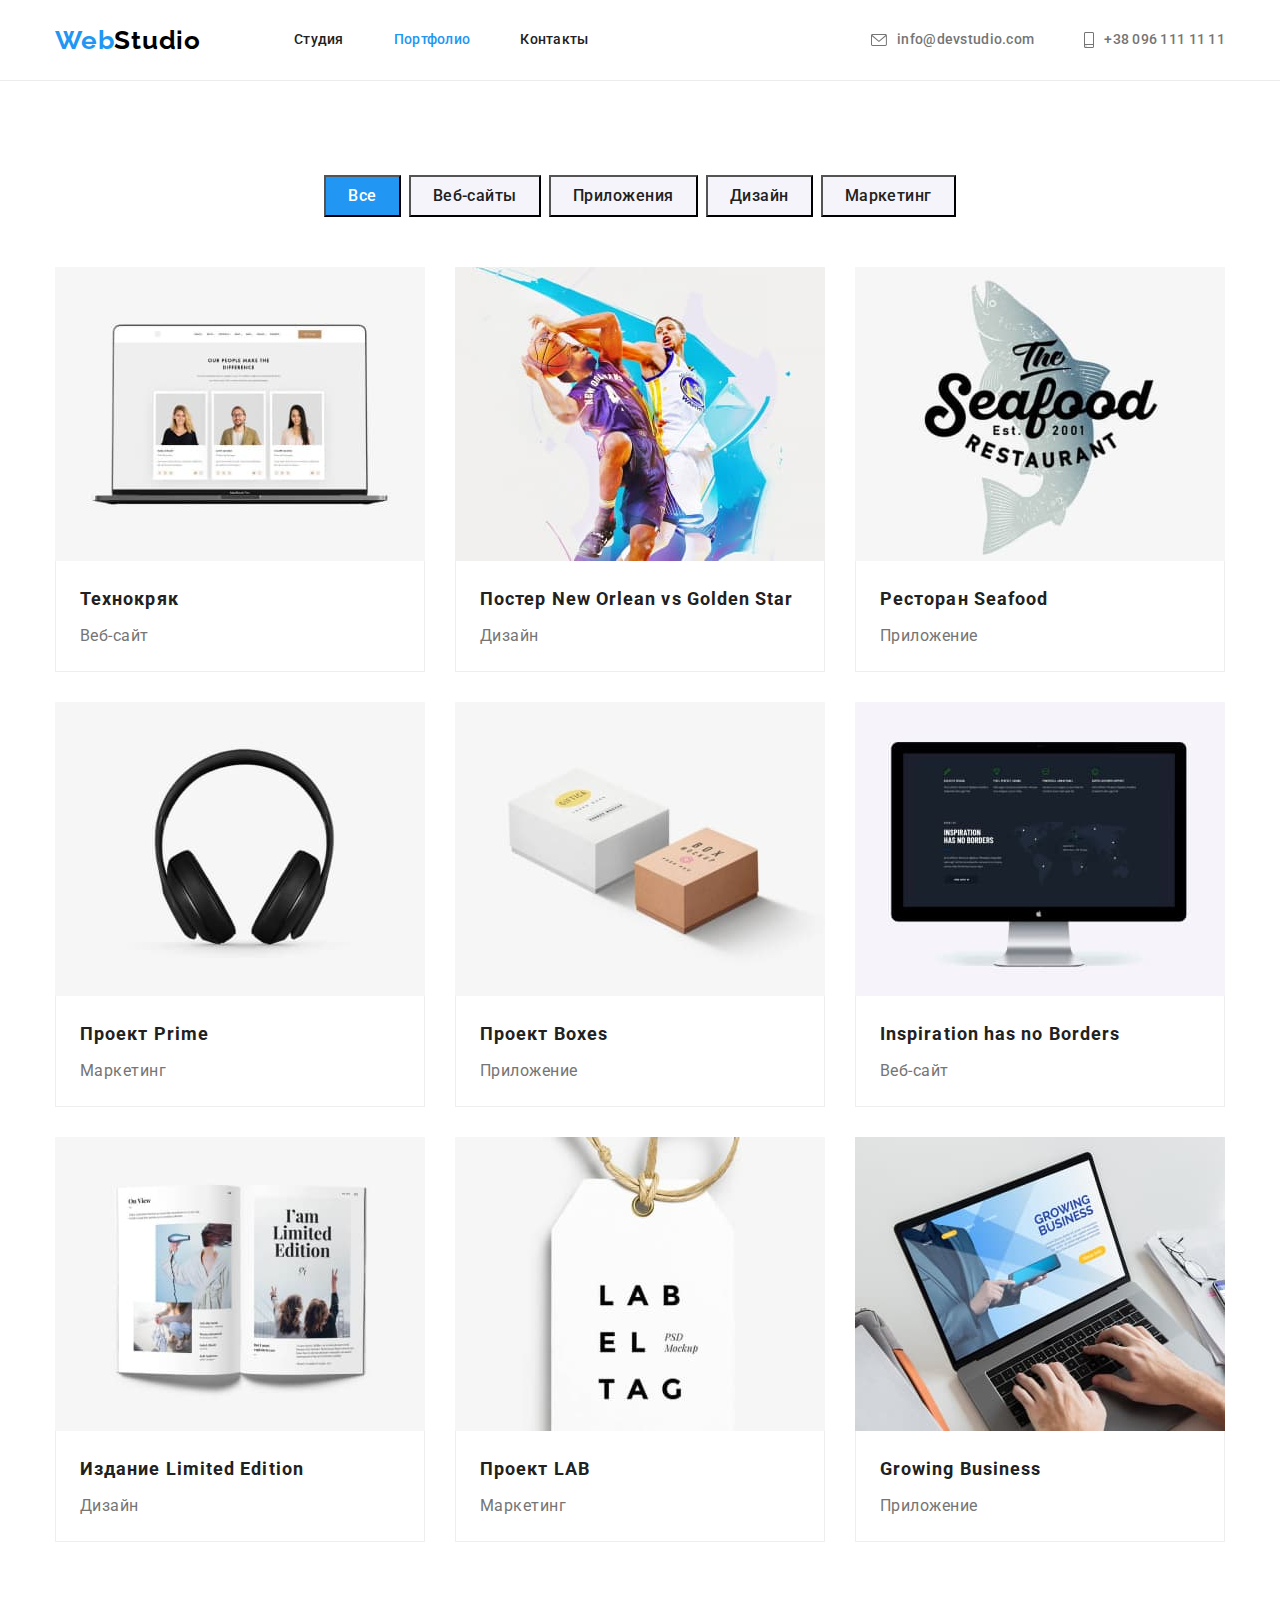
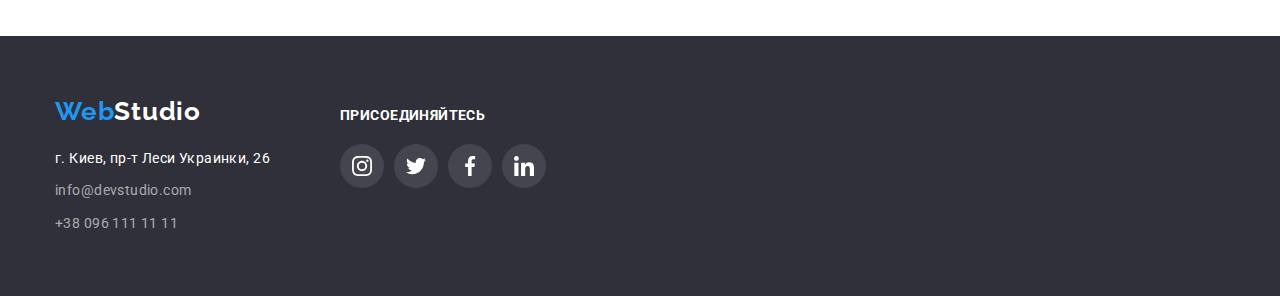
==== portfolio.html @ 6129c6a4 "Initial commit" ====
<!DOCTYPE html>
<html lang="ru">
  <head>
    <meta charset="UTF-8" />
    <meta http-equiv="X-UA-Compatible" content="IE=edge" />
    <meta name="viewport" content="width=device-width, initial-scale=1.0" />
    <title>Портфолио</title>
    <link rel="preconnect" href="https://fonts.googleapis.com" />
    <link rel="preconnect" href="https://fonts.gstatic.com" crossorigin />
    <link
      href="https://fonts.googleapis.com/css2?family=Raleway:wght@700&family=Roboto:wght@400;500;700;900&display=swap"
      rel="stylesheet"
    />
    <link
      rel="stylesheet"
      href="https://cdnjs.cloudflare.com/ajax/libs/modern-normalize/1.1.0/modern-normalize.min.css"
    />
    <link rel="stylesheet" href="./css/style.css" />
  </head>
  <body class="page">
    <!--верхня лінія -->
    <header class="header">
      <div class="container header-container">
        <a class="header-logo" href="./index.html">Web<span class="uplogo-text">Studio</span></a>
        <nav>
          <ul class="site-nav">
            <li class="nav-item">
              <a class="link" href="./index.html">Студия</a>
            </li>
            <li class="nav-item">
              <a class="link current" href="./portfolio.html">Портфолио</a>
            </li>
            <li class="nav-item">
              <a class="link" href="">Контакты</a>
            </li>
          </ul>
        </nav>
        <ul class="header-contacts">
          <li class="contacts-item">
            <a class="contacts" href="mailto:info@devstudio.com" lang="en"
              ><svg class="contacts-mail">
                <use href="./images/icons/symbol-defs.svg#icon-mail"></use>
              </svg>
              info@devstudio.com</a
            >
          </li>
          <li class="contacts-item">
            <a class="contacts" href="tel:+380961111111"
              ><svg class="contacts-smartphone">
                <use href="./images/icons/symbol-defs.svg#icon-smartphone"></use>
              </svg>
              +38 096 111 11 11</a
            >
          </li>
        </ul>
      </div>
    </header>
    <main>
      <section class="section">
        <div class="container">
          <!--Скриті загаловки-->
          <h1 class="visually-hidden">Наші роботи</h1>
          <!--Додаткова навігація -->
          <ul class="add-navi">
            <li class="add-item"><button type="button" class="button all">Все</button></li>
            <li class="add-item"><button type="button" class="button">Веб-сайты</button></li>
            <li class="add-item"><button type="button" class="button">Приложения</button></li>
            <li class="add-item"><button type="button" class="button">Дизайн</button></li>
            <li class="add-item"><button type="button" class="button">Маркетинг</button></li>
          </ul>
          <ul class="net">
            <li class="net-item">
              <a class="portfolio-link" href=""> 
                <img
                src="./images/img-portfolio/img-laptop.jpg"
                alt="Ноутбук370"
                width="370"
                height="294"
              />
              <div class="text-flex">
                <h2 class="portfolio-titles">Технокряк</h2>
                <p class="portfolio-text">Веб-сайт</p>
              </div>
            </a>
            </li>
           
            <li class="net-item">
              <a class="portfolio-link" href=""> 
              <img
                src="./images/img-portfolio/img-basketball.jpg"
                alt="Гравці у баскетбол"
                width="370"
                height="294"
              />
              <div class="text-flex">
                <h2 lang="en" class="portfolio-titles">Постер New Orlean vs Golden Star</h2>
                <p class="portfolio-text">Дизайн</p>
              </div>
              </a>
            </li>
            <li class="net-item">
              <a class="portfolio-link" href=""> 
              <img
                src="./images/img-portfolio/img-restaurant.jpg"
                alt="Емблема"
                width="370"
                height="294"
              />
              <div class="text-flex">
                <h2 lang="en" class="portfolio-titles">Ресторан Seafood</h2>
                <p class="portfolio-text">Приложение</p>
              </div>
              </a>
            </li>
            <li class="net-item">
              <a class="portfolio-link" href=""> 
              <img
                src="./images/img-portfolio/img-headphones.jpg"
                alt="Навушники"
                width="370"
                height="294"
              />
              <div class="text-flex">
                <h2 lang="en" class="portfolio-titles">Проект Prime</h2>
                <p class="portfolio-text">Маркетинг</p>
              </div>
              </a>
            </li>
            <li class="net-item">
              <a class="portfolio-link" href=""> 
              <img
                src="./images/img-portfolio/img-boxes.jpg"
                alt="Коробки"
                width="370"
                height="294"
              />
              <div class="text-flex">
                <h2 lang="en" class="portfolio-titles">Проект Boxes</h2>
                <p class="portfolio-text">Приложение</p>
              </div>
              </a>
            </li>
            <li class="net-item">
              <a class="portfolio-link" href=""> 
              <img
                src="./images/img-portfolio/img-screen.jpg"
                alt="Екран"
                width="370"
                height="294"
              />
              <div class="text-flex">
                <h2 lang="en" class="portfolio-titles">Inspiration has no Borders</h2>
                <p class="portfolio-text">Веб-сайт</p>
              </div>
              </a>
            </li>
            <li class="net-item">
              <a class="portfolio-link" href=""> 
              <img src="./images/img-portfolio/img-book.jpg" alt="Книга" width="370" height="294" />

              <div class="text-flex">
                <h2 class="portfolio-titles">Издание Limited Edition</h2>
                <p class="portfolio-text">Дизайн</p>
              </div>
              </a>
            </li>
            <li class="net-item">
              <a class="portfolio-link" href=""> 
              <img
                src="./images/img-portfolio/img-plate.jpg"
                alt="Табличка"
                width="370"
                height="294"
              />
              <div class="text-flex">
                <h2 lang="en" class="portfolio-titles">Проект LAB</h2>
                <p class="portfolio-text">Маркетинг</p>
              </div>
              </a>
            </li>
            <li class="net-item">
              <a class="portfolio-link" href=""> 
              <img
                src="./images/img-portfolio/img-laptop-2.jpg"
                alt="Ноутбук"
                width="370"
                height="294"
              />
              <div class="text-flex">
                <h2 class="portfolio-titles">Growing Business</h2>
                <p class="portfolio-text">Приложение</p>
              </div>
              </a>
            </li>
          </ul>
        </div>
      </section>
    </main>
    <footer class="footer">
      <div class="container footer-container">
        <div>
        <a class="logo-footer" href="./index.html">Web<span class="logo-text">Studio</span></a>

        <address>
          <ul>
            <li class="footer-item">
              <a
                class="map"
                href="https://www.google.com.ua/maps/place/%D0%B1%D1%83%D0%BB%D1%8C%D0%B2%D0%B0%D1%80+%D0%9B%D0%B5%D1%81%D1%96+%D0%A3%D0%BA%D1%80%D0%B0%D1%97%D0%BD%D0%BA%D0%B8,+26,+%D0%9A%D0%B8%D1%97%D0%B2,+02000/@50.4265807,30.5361971,17z/data=!3m1!4b1!4m5!3m4!1s0x40d4cf0e033ecbe9:0x57a4dffefec77da0!8m2!3d50.4265807!4d30.5383858"
              >
                г. Киев, пр-т Леси Украинки, 26</a
              >
            </li>

            <li class="footer-item">
              <a class="footer-contact" href="mailto:info@devstudio.com" lang="en"
                >info@devstudio.com</a
              >
            </li>
            <li class="footer-item">
              <a class="footer-contact" href="tel:+380961111111">+38 096 111 11 11</a>
            </li>
            </div>
         <div class="connect-icons">
            <h3 class="connect">ПРИСОЕДИНЯЙТЕСЬ</h3>
            <ul class="footer-list">
              <li class="footer-list"><a class="footer-link" href="https://www.instagram.com/"><svg class="footer-icons"><use href="./images/icons/symbol-defs.svg#icon-instagram"></use></svg></a></li>
              <li class="footer-list"><a class="footer-link" href="https://twitter.com/?lang=uk"><svg class="footer-icons"><use href="./images/icons/symbol-defs.svg#icon-twitter"></use> </svg></a></li>
              <li class="footer-list"><a class="footer-link" href="https://about.facebook.com/"><svg class="footer-icons"><use href="./images/icons/symbol-defs.svg#icon-facebook"></use> </svg></a></li>
              <li class="footer-list"><a class="footer-link" href="https://www.linkedin.com/"><svg class="footer-icons"><use href="./images/icons/symbol-defs.svg#icon-linkedin"></use>  </svg></a></li>
            </ul>
          </div>
          </ul>
        </address>
      </div>
    </footer>
  </body>
</html>
---- css/style.css ----
body {
    font-family: roboto, sans-serif;
}

h1,
h2,
h3,
h4,
h5,
h6,
p {
    margin-bottom: 0;
    margin-top: 0;
}

img {
    display: block;
}

ul {
    list-style: none;
    padding: 0;
    margin: 0;
}

:root {
    --main-color: #212121;
    --blue-color: #2196F3;
    --white-color: #ffffff;
    --blackhero-color: #2F303A;
    --black-color: #000000;
    --grey-color: #757575;
    --button-color: #F5F4FA;
    --border-color: #eee;


}

.page {
    color: var(--grey-color);
    background-color: var(--white-color);
}

.container {

    width: 1200px;
    padding-left: 15px;
    padding-right: 15px;

    margin-left: auto;
    margin-right: auto;
}

.section {
    padding-top: 94px;
    padding-bottom: 94px;
}

.visually-hidden {
    position: absolute;
    white-space: nowrap;
    width: 1px;
    height: 1px;
    overflow: hidden;
    border: 0;
    padding: 0;
    clip: rect(0 0 0 0);
    clip-path: inset(50%);
    margin: -1px;
}

.header {
    background-color: var(--white-color);
    border-bottom: 1px solid #ECECEC;
}

.header-container {
    display: flex;
    align-items: center;
}

.header-logo {
    color: var(--blue-color);
    text-decoration: none;
    font-family: 'Raleway';
    font-weight: 700;
    font-size: 26px;
    line-height: 1.19;
    letter-spacing: 0.03em;
    margin-right: 93px;
}

.uplogo-text {
    color: var(--black-color);
    font-family: 'Raleway';
    font-weight: 700;
    font-size: 26px;
    line-height: 1.19;
    letter-spacing: 0.03em;
}

.site-nav {
    display: flex;
    align-items: center;
}

.nav-item {
    margin-right: 50px;
}

.nav-item:last-child {
    margin-right: 00px;
}

.link {
    padding-top: 32px;
    padding-bottom: 32px;
    display: block;
}

.site-nav .link {
    color: var(--main-color);
    text-decoration: none;
    font-weight: 500;
    font-size: 14px;
    line-height: 1.14;
    letter-spacing: 0.02em;
}

.site-nav .link:hover,
.site-nav .link:focus {
    color: var(--blue-color);
}

.site-nav .current {
    color: var(--blue-color);
}

.header-contacts {
    margin-left: auto;
    display: flex;
}

.contacts-item {
    margin-right: 50px;
}

.contacts-item:last-child {
    margin-right: 0px;
}

 .contacts {
     display: flex;
    color: var(--grey-color);
    text-decoration: none;
    align-items: center;
    font-weight: 500;
    font-size: 14px;
    line-height: 1.14;
    letter-spacing: 0.02em
}

 .contacts:hover,
 .contacts:focus {
    color: var(--blue-color);
}

.contacts-mail{
width: 16px;
height: 12px;
margin-right: 10px;
fill: currentColor;

}
.contacts-smartphone{
    width: 10px;
    height: 16px;
    margin-right: 10px;
    fill: currentColor;
    }


.hero-section {
    background-image: linear-gradient(to right, rgba(47, 48, 58, 0.4), rgba(47, 48, 58, 0.4)), url(../images/img-section-hero/hero-img.jpg);
    background-repeat: no-repeat;
    max-width: 1600px;
    margin-right: auto;
    margin-left: auto;
    background-size: cover;
    background-position: center;

    background-color: var(--blackhero-color);
    padding: 200px 0;
    

}

.hero-group {
    width: 696px;
}

.hero-title {
    color: var(--white-color);

    font-weight: 900;
    font-size: 44px;
    line-height: 1.36;
    text-align: center;
    letter-spacing: 0.06em;
    text-transform: uppercase;
    margin-bottom: 30px;
}

.hero-btn {
    background-color: var(--blue-color);
    color: var(--white-color);
    cursor: pointer;
    font-family: inherit;
    font-weight: 700;
    font-size: 16px;
    line-height: 1.87;
    display: flex;
    align-items: center;
    text-align: center;
    letter-spacing: 0.06em;
    margin-left: auto;
    margin-right: auto;
}

.benefits-item {
    display: flex;
}

.benefits-contents {
    margin-right: 30px;
}

.benefits-contents:last-child {
    margin-right: 0px;
}

.benefits-title {
    color: var(--main-color);
    margin-bottom: 10px;
    font-weight: 700;
    font-size: 14px;
    line-height: 1.14;
    letter-spacing: 0.03em;
    text-transform: uppercase;
}

.benefits-text {
    font-size: 14px;
    line-height: 1.71;
    letter-spacing: 0.03em;
}
.benefits-icons{
background-color: var(--button-color);
height: 120px;
width: 270px;
border-radius: 4px;
margin-bottom: 30px;
display: flex;
align-items: center;
justify-content: center;

}
.benefits-icon{
    width: 70px;
height: 70px;
}

.occupation-section{
    padding-top: 0;

}
.occupation {
    color: var(--main-color);
    margin-bottom: 50px;

    font-weight: 700;
    font-size: 36px;
    line-height: 1.16;
    text-align: center;
    letter-spacing: 0.03em;
}

.occupation-item {
    display: flex;
}

.occupation-content {
    margin-right: 30px;
}

.occupation-content:last-child {
    margin-right: 0px;
}

.team {
    background-color: var(--button-color);
    ;
}

.team-title {
    color: var(--main-color);
    margin-bottom: 50px;

    font-weight: 700;
    font-size: 36px;
    line-height: 1.16;
    text-align: center;
    letter-spacing: 0.03em;
}

.team-item {
    display: flex;
}

.team-content {
    margin-right: 30px;
    box-shadow: 0px 1px 3px rgba(0, 0, 0, 0.12), 0px 1px 1px rgba(0, 0, 0, 0.14), 0px 2px 1px rgba(0, 0, 0, 0.2);
        border-radius: 0px 0px 4px 4px;
}
.team-content:last-child {
    margin-right: 0px;
}

.team-name {
    color: var(--main-color);
    background: var(--white-color);
    text-align: center;
    font-weight: 500;
    font-size: 16px;
    line-height: 1.19;
    margin-bottom: 10px;
    letter-spacing: 0.03em;
}

.team-job {
    color: var(--grey-color);
    background: var(--white-color);
    text-align: center;
    font-size: 16px;
    line-height: 1.19;
    margin-bottom: 16px;
    letter-spacing: 0.03em;
}
.text-team{
    color: var(--grey-color);
        background: var(--white-color);
    padding-top: 30px;
    padding-bottom: 30px;
}
 .icons-list{
    display: flex;
    justify-content: center;
}

.social-list:not(:last-child) {
    margin-right: 10px;
}
.social-links{
    display: flex;
    width: 44px;
    height: 44px;
    background-color: var(--white-color);
    border-radius: 50%;
    align-items: center;
    justify-content: center;
}
.social-links:hover .social-icons,
.social-links:focus .social-icons {
    fill: #ffffff;
}
.social-links:hover,
.social-links:focus{
    background-color:var(--blue-color)
}
.social-icons{
    width: 20px;
    height: 20px;
    fill: #AFB1B8    ;
}
.clients-title{
    color: var(--main-color);
    margin-bottom: 50px;

    font-weight: 700;
    font-size: 36px;
    line-height: 1.16;
    text-align: center;
    letter-spacing: 0.03em;
}
.clients-list{
    display: flex;
}
.clients-item{

    width: 100%;
    height: 100%;
    margin-right: 30px;
   
}
.clients-item:last-child{
    margin-right: 0px;
}
.clients-link:hover,
.clients-link:focus{
    border-color: var(--blue-color);
}
.clients-link:hover .clients-icons,
.clients-link:focus .clients-icons{
    fill: var(--blue-color);
}
.clients-link{
display: flex;
border: solid 1px #AFB1B8;
    justify-content: center;
    align-items: center;
    border-radius: 4px;
}

.clients-icons{
    fill: #AFB1B8;
}



.footer {
    background-color: var(--blackhero-color);
    padding-top: 60px;
    padding-bottom: 60px;

}

.footer-container{
    display: flex;
        justify-content: flex-start;
        align-items: baseline;
}

.logo-footer {
    color: var(--blue-color);
    text-decoration: none;
    font-family: 'Raleway';
    font-weight: 700;
    font-size: 26px;
    line-height: 1.19;
    letter-spacing: 0.03em;
    margin-bottom: 20px;
    display: flex;
}

.logo-text {
    color: var(--white-color);
    text-decoration: none;
    font-family: 'Raleway';
    font-weight: 700;
    font-size: 26px;
    line-height: 1.19;
    letter-spacing: 0.03em;
}

address {
    font-style: normal;
}

.footer-item {
    margin-bottom: 9px;
}

.footer-item:last-child {
    margin-bottom: 0px;
}

.map {
    color: var(--white-color);
    text-decoration: none;

    font-size: 14px;
    line-height: 1.71;
    letter-spacing: 0.03em;
}

.footer-contact {
    color: rgba(255, 255, 255, 0.6);
    text-decoration: none;

    font-size: 14px;
    line-height: 1.71;
    letter-spacing: 0.03em;
}

.footer-contact:hover,
.footer-contact:focus{
    color: var(--blue-color);

}
.connect-icons{
    margin-left: 70px;
}
.connect{
    color: var(--white-color);
    font-size: 14px;
line-height: 1.14;
letter-spacing: 0.03em;
margin-bottom: 20px;
}
.footer-list{
    display: flex;
    margin-right: 10px;
}
.footer-list:last-child{
    margin-right: 0px;
}
.footer-link{
    display: flex;
    width: 44px;
    height: 44px;
    border-radius: 50%;
    background-color: rgba(255, 255, 255, 0.1);
    justify-content: center;
    align-items: center;
}
.footer-link:hover,
.fotter-link:focus{
background-color: var(--blue-color);
}
.footer-icons{
    fill:var(--white-color);
    height: 20px;
    width: 20px;
}


/*main portfolio*/
.add-navi {
    display: flex;
    align-items: center;
    justify-content: center;
    margin-bottom: 50px;
}

.add-item {
    margin-right: 8px;
    
}

.add-item:last-child {
    margin-right: 0px;
}

.button {
    background-color: var(--button-color);
    color: var(--main-color);
    font-family: inherit;
    font-weight: 500;
    font-size: 16px;
    line-height: 1.62;
    text-align: center;
    letter-spacing: 0.03em;
    cursor: pointer;
    padding: 6px 22px;
}

.button:hover,
.button:focus {
    color: var(--white-color);
    background-color: var(--blue-color);
    box-shadow: 0px 3px 1px rgba(0, 0, 0, 0.1), 0px 1px 2px rgba(0, 0, 0, 0.08), 0px 2px 2px rgba(0, 0, 0, 0.12);
        border-radius: 4px;
}

.all {
    background: var(--blue-color);
    color: var(--white-color);
}

.net {
    display: flex;
    flex-wrap: wrap;
}

.net-item {
    margin-right: 30px;
    margin-bottom: 30px;
}


.net-item:nth-child(3n) {
    margin-right: 0;
}

.net-item:nth-last-child(-n+3) {
    margin-bottom: 0px;
}
.text-flex{
    padding: 20px 24px 20px 24px;
    border-left: 1px solid #EEEEEE;
    border-right: 1px solid #EEEEEE;
    border-bottom: 1px solid #EEEEEE;
    
    

}
.portfolio-titles {
    color: var(--main-color);
    margin-bottom: 4px;
    font-weight: 700;
    font-size: 18px;
    line-height: 2;
    letter-spacing: 0.06em;
}

.portfolio-text {
    font-size: 16px;
    line-height: 1.87;
    letter-spacing: 0.03em;
}
.portfolio-link{
    text-decoration: none;
    color: var(--grey-color);
    display: block;
}
.portfolio-link:hover,
.portfolio-link:focus {
    box-shadow: 0px 1px 1px rgba(0, 0, 0, 0.12), 0px 4px 4px rgba(0, 0, 0, 0.06), 1px 4px 6px rgba(0, 0, 0, 0.16);
}
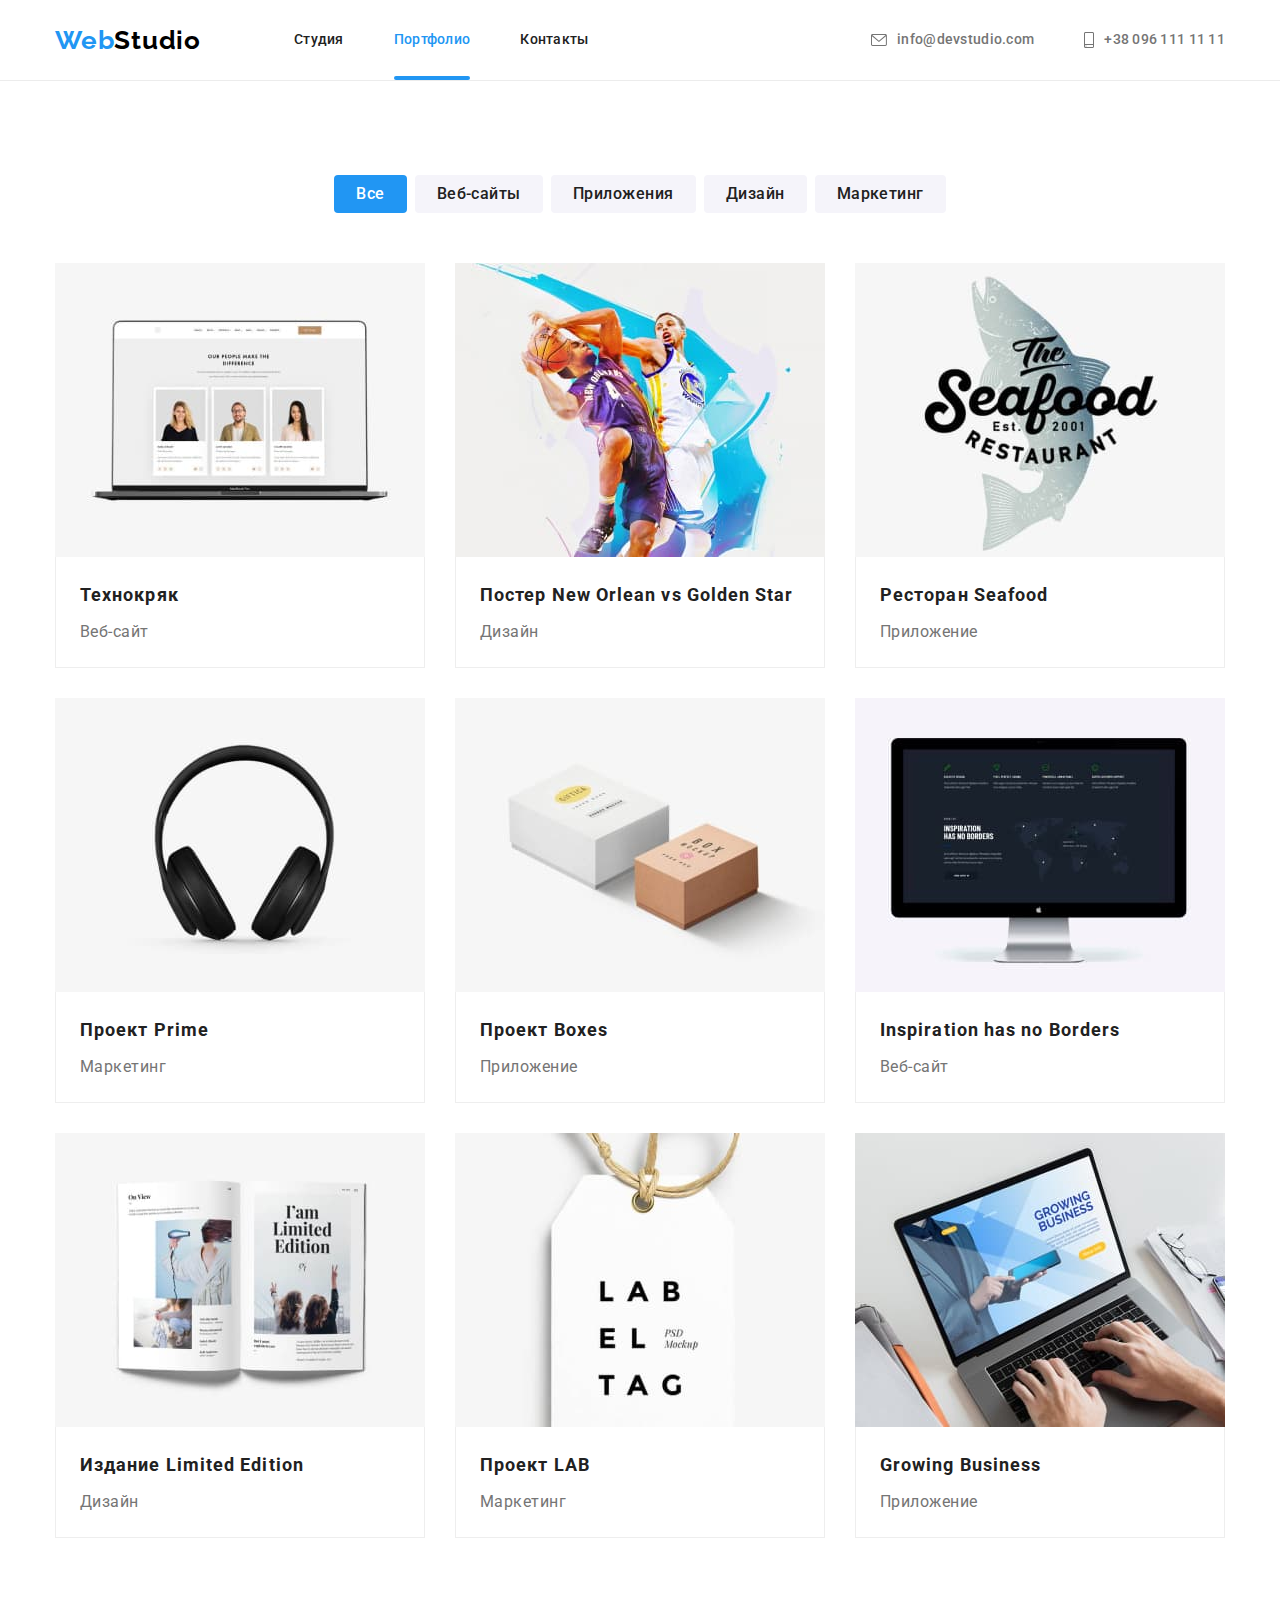
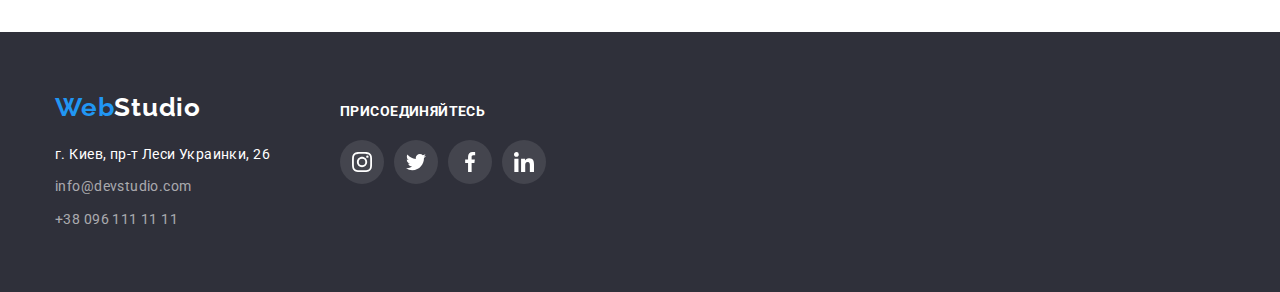
==== commit 89a6eb25: "half-hw-5" ====
--- a/portfolio.html
+++ b/portfolio.html
@@ -70,13 +70,20 @@
           </ul>
           <ul class="net">
             <li class="net-item">
-              <a class="portfolio-link" href=""> 
+              <a class="portfolio-link" href="">
+                <div class="action"> 
                 <img
                 src="./images/img-portfolio/img-laptop.jpg"
                 alt="Ноутбук370"
                 width="370"
                 height="294"
               />
+              <div class="overlay-text"> 
+                <p class="action-text">Ресурс предлагает комплексные предложения с разным уровнем функционала и сервисов. Все это позволит посетителю получить исчерпывающие сведения о компании или частном лице.</p>
+              </div>
+             
+              </div> 
+
               <div class="text-flex">
                 <h2 class="portfolio-titles">Технокряк</h2>
                 <p class="portfolio-text">Веб-сайт</p>
@@ -85,41 +92,62 @@
             </li>
            
             <li class="net-item">
-              <a class="portfolio-link" href=""> 
+              <a class="portfolio-link" href="">
+                <div class="action">  
               <img
                 src="./images/img-portfolio/img-basketball.jpg"
                 alt="Гравці у баскетбол"
                 width="370"
                 height="294"
               />
+              <div class="overlay-text"> 
+                <p class="action-text">Ресурс предлагает комплексные предложения с разным уровнем функционала и сервисов. Все это позволит посетителю получить исчерпывающие сведения о компании или частном лице.</p>
+              </div>
+             
+              </div> 
+        
               <div class="text-flex">
                 <h2 lang="en" class="portfolio-titles">Постер New Orlean vs Golden Star</h2>
                 <p class="portfolio-text">Дизайн</p>
               </div>
               </a>
             </li>
-            <li class="net-item">
-              <a class="portfolio-link" href=""> 
+
+            <li class="net-item">
+              <a class="portfolio-link" href="">
+                 <div class="action">  
               <img
                 src="./images/img-portfolio/img-restaurant.jpg"
                 alt="Емблема"
                 width="370"
                 height="294"
               />
+               <div class="overlay-text"> 
+                <p class="action-text">Ресурс предлагает комплексные предложения с разным уровнем функционала и сервисов. Все это позволит посетителю получить исчерпывающие сведения о компании или частном лице.</p>
+              </div>
+             
+              </div> 
               <div class="text-flex">
                 <h2 lang="en" class="portfolio-titles">Ресторан Seafood</h2>
                 <p class="portfolio-text">Приложение</p>
               </div>
               </a>
             </li>
-            <li class="net-item">
-              <a class="portfolio-link" href=""> 
+
+            <li class="net-item">
+              <a class="portfolio-link" href=""> 
+                  <div class="action"> 
               <img
                 src="./images/img-portfolio/img-headphones.jpg"
                 alt="Навушники"
                 width="370"
                 height="294"
               />
+              <div class="overlay-text"> 
+                <p class="action-text">Ресурс предлагает комплексные предложения с разным уровнем функционала и сервисов. Все это позволит посетителю получить исчерпывающие сведения о компании или частном лице.</p>
+              </div>
+              </div>
+
               <div class="text-flex">
                 <h2 lang="en" class="portfolio-titles">Проект Prime</h2>
                 <p class="portfolio-text">Маркетинг</p>
@@ -128,12 +156,18 @@
             </li>
             <li class="net-item">
               <a class="portfolio-link" href=""> 
+                <div class="action">
               <img
                 src="./images/img-portfolio/img-boxes.jpg"
                 alt="Коробки"
                 width="370"
                 height="294"
               />
+              <div class="overlay-text"> 
+                <p class="action-text">Ресурс предлагает комплексные предложения с разным уровнем функционала и сервисов. Все это позволит посетителю получить исчерпывающие сведения о компании или частном лице.</p>
+              </div>
+              </div>
+
               <div class="text-flex">
                 <h2 lang="en" class="portfolio-titles">Проект Boxes</h2>
                 <p class="portfolio-text">Приложение</p>
@@ -142,12 +176,17 @@
             </li>
             <li class="net-item">
               <a class="portfolio-link" href=""> 
+                <div class="action">
               <img
                 src="./images/img-portfolio/img-screen.jpg"
                 alt="Екран"
                 width="370"
                 height="294"
               />
+                <div class="overlay-text"> 
+                <p class="action-text">Ресурс предлагает комплексные предложения с разным уровнем функционала и сервисов. Все это позволит посетителю получить исчерпывающие сведения о компании или частном лице.</p>
+              </div>
+              </div>
               <div class="text-flex">
                 <h2 lang="en" class="portfolio-titles">Inspiration has no Borders</h2>
                 <p class="portfolio-text">Веб-сайт</p>
@@ -156,8 +195,12 @@
             </li>
             <li class="net-item">
               <a class="portfolio-link" href=""> 
+                <div class="action">
               <img src="./images/img-portfolio/img-book.jpg" alt="Книга" width="370" height="294" />
-
+ <div class="overlay-text"> 
+                <p class="action-text">Ресурс предлагает комплексные предложения с разным уровнем функционала и сервисов. Все это позволит посетителю получить исчерпывающие сведения о компании или частном лице.</p>
+              </div>
+              </div>
               <div class="text-flex">
                 <h2 class="portfolio-titles">Издание Limited Edition</h2>
                 <p class="portfolio-text">Дизайн</p>
@@ -165,13 +208,19 @@
               </a>
             </li>
             <li class="net-item">
-              <a class="portfolio-link" href=""> 
+              <a class="portfolio-link" href="">
+                 <div class="action">
               <img
                 src="./images/img-portfolio/img-plate.jpg"
                 alt="Табличка"
                 width="370"
                 height="294"
               />
+              <div class="overlay-text"> 
+                <p class="action-text">Ресурс предлагает комплексные предложения с разным уровнем функционала и сервисов. Все это позволит посетителю получить исчерпывающие сведения о компании или частном лице.</p>
+              </div>
+              </div>
+
               <div class="text-flex">
                 <h2 lang="en" class="portfolio-titles">Проект LAB</h2>
                 <p class="portfolio-text">Маркетинг</p>
@@ -180,12 +229,18 @@
             </li>
             <li class="net-item">
               <a class="portfolio-link" href=""> 
+                <div class="action">
               <img
                 src="./images/img-portfolio/img-laptop-2.jpg"
                 alt="Ноутбук"
                 width="370"
                 height="294"
               />
+              <div class="overlay-text"> 
+                <p class="action-text">Ресурс предлагает комплексные предложения с разным уровнем функционала и сервисов. Все это позволит посетителю получить исчерпывающие сведения о компании или частном лице.</p>
+              </div>
+              </div>
+
               <div class="text-flex">
                 <h2 class="portfolio-titles">Growing Business</h2>
                 <p class="portfolio-text">Приложение</p>
--- a/css/style.css
+++ b/css/style.css
@@ -116,6 +116,7 @@
     padding-top: 32px;
     padding-bottom: 32px;
     display: block;
+   
 }
 
 .site-nav .link {
@@ -125,6 +126,7 @@
     font-size: 14px;
     line-height: 1.14;
     letter-spacing: 0.02em;
+    transition: color 250ms cubic-bezier(0.4, 0, 0.2, 1);
 }
 
 .site-nav .link:hover,
@@ -134,6 +136,22 @@
 
 .site-nav .current {
     color: var(--blue-color);
+}
+.current{
+    position: relative;
+}
+ .current::after{
+    content: '';
+    display: block ;
+    width: 100%;
+    height: 4px;
+    background-color: var(--blue-color);
+    border-radius: 2px;
+    position: absolute;
+    left: 0%;
+    bottom: 0%;
+
+
 }
 
 .header-contacts {
@@ -157,7 +175,8 @@
     font-weight: 500;
     font-size: 14px;
     line-height: 1.14;
-    letter-spacing: 0.02em
+    letter-spacing: 0.02em;
+    transition: color 250ms cubic-bezier(0.4, 0, 0.2, 1);
 }
 
  .contacts:hover,
@@ -215,6 +234,8 @@
     background-color: var(--blue-color);
     color: var(--white-color);
     cursor: pointer;
+    text-align: center;
+    justify-content: center;
     font-family: inherit;
     font-weight: 700;
     font-size: 16px;
@@ -225,6 +246,10 @@
     letter-spacing: 0.06em;
     margin-left: auto;
     margin-right: auto;
+    border: none;
+    border-radius: 4px;
+    width: 200px;
+    height: 50px;
 }
 
 .benefits-item {
@@ -289,12 +314,30 @@
     display: flex;
 }
 
-.occupation-content {
+.occupation-thumb {
+    position: relative;
     margin-right: 30px;
 }
 
-.occupation-content:last-child {
+.occupation-thumb:last-child {
     margin-right: 0px;
+}
+
+.occupation-text{
+    color: var(--white-color);
+    text-align: center;
+    font-weight: 700;
+    font-size: 14px;
+    line-height: 1.14;
+    letter-spacing: 0.03em;
+    background-color: rgba(47, 48, 58, 0.8);
+    position: absolute;
+    bottom: 0px;
+    left: 0px;
+    width: 100%;
+    height: 70px;
+    padding-top: 27px;
+    padding-bottom: 27px;
 }
 
 .team {
@@ -368,14 +411,17 @@
     border-radius: 50%;
     align-items: center;
     justify-content: center;
+    
 }
 .social-links:hover .social-icons,
 .social-links:focus .social-icons {
+    transition: fill 250ms cubic-bezier(0.4, 0, 0.2, 1);
     fill: #ffffff;
 }
 .social-links:hover,
 .social-links:focus{
-    background-color:var(--blue-color)
+    background-color:var(--blue-color);
+    transition: background-color 250ms cubic-bezier(0.4, 0, 0.2, 1);
 }
 .social-icons{
     width: 20px;
@@ -396,7 +442,6 @@
     display: flex;
 }
 .clients-item{
-
     width: 100%;
     height: 100%;
     margin-right: 30px;
@@ -407,10 +452,12 @@
 }
 .clients-link:hover,
 .clients-link:focus{
+    transition: border-color 250ms cubic-bezier(0.4, 0, 0.2, 1);
     border-color: var(--blue-color);
 }
 .clients-link:hover .clients-icons,
 .clients-link:focus .clients-icons{
+    transition: fill 250ms cubic-bezier(0.4, 0, 0.2, 1);
     fill: var(--blue-color);
 }
 .clients-link{
@@ -419,6 +466,8 @@
     justify-content: center;
     align-items: center;
     border-radius: 4px;
+    width: 170px;
+    height: 92px;
 }
 
 .clients-icons{
@@ -494,6 +543,7 @@
 
 .footer-contact:hover,
 .footer-contact:focus{
+    transition: color 250ms cubic-bezier(0.4, 0, 0.2, 1);
     color: var(--blue-color);
 
 }
@@ -525,6 +575,7 @@
 }
 .footer-link:hover,
 .fotter-link:focus{
+    transition: background-color 250ms cubic-bezier(0.4, 0, 0.2, 1);
 background-color: var(--blue-color);
 }
 .footer-icons{
@@ -544,7 +595,7 @@
 
 .add-item {
     margin-right: 8px;
-    
+   
 }
 
 .add-item:last-child {
@@ -562,6 +613,12 @@
     letter-spacing: 0.03em;
     cursor: pointer;
     padding: 6px 22px;
+    border: none;
+        border-radius: 4px;
+        transition: color 250ms cubic-bezier(0.4, 0, 0.2, 1);
+        transition: background-color 250ms cubic-bezier(0.4, 0, 0.2, 1);
+       
+        
 }
 
 .button:hover,
@@ -570,6 +627,8 @@
     background-color: var(--blue-color);
     box-shadow: 0px 3px 1px rgba(0, 0, 0, 0.1), 0px 1px 2px rgba(0, 0, 0, 0.08), 0px 2px 2px rgba(0, 0, 0, 0.12);
         border-radius: 4px;
+        transition: box-shadow 250ms cubic-bezier(0.4, 0, 0.2, 1);
+       
 }
 
 .all {
@@ -577,6 +636,8 @@
     color: var(--white-color);
 }
 
+
+
 .net {
     display: flex;
     flex-wrap: wrap;
@@ -587,7 +648,6 @@
     margin-bottom: 30px;
 }
 
-
 .net-item:nth-child(3n) {
     margin-right: 0;
 }
@@ -595,15 +655,47 @@
 .net-item:nth-last-child(-n+3) {
     margin-bottom: 0px;
 }
-.text-flex{
+
+.action{
+    position: relative;
+    overflow: hidden;
+}
+
+.overlay-text{
+    content: '';
+    position: absolute;
+    background-color: rgba(33, 150, 243, 0.9);
+    padding: 63px 23px;
+  font-size: 18px;
+  line-height: 1.55;
+  letter-spacing: 00.03em;
+  color: var(--white-color);
+    width: 100%;
+    height: 100%;
+    bottom: 0;
+    right: 0;
+    transform: translateY(100%);
+    transition: transform 250ms cubic-bezier(0.4, 0, 0.2, 1);
+    opacity: 0 250ms cubic-bezier(0.4, 0, 0.2, 1);
+}
+
+.net-item:hover .overlay-text,
+.net-item:focus .overlay-text{
+    opacity: 1;
+    transform: translateY(0%);
+}
+
+
+
+.text-flex {
     padding: 20px 24px 20px 24px;
     border-left: 1px solid #EEEEEE;
     border-right: 1px solid #EEEEEE;
     border-bottom: 1px solid #EEEEEE;
-    
-    
-
-}
+
+
+}
+
 .portfolio-titles {
     color: var(--main-color);
     margin-bottom: 4px;
@@ -618,12 +710,15 @@
     line-height: 1.87;
     letter-spacing: 0.03em;
 }
-.portfolio-link{
+
+.portfolio-link {
     text-decoration: none;
     color: var(--grey-color);
     display: block;
 }
+
 .portfolio-link:hover,
 .portfolio-link:focus {
     box-shadow: 0px 1px 1px rgba(0, 0, 0, 0.12), 0px 4px 4px rgba(0, 0, 0, 0.06), 1px 4px 6px rgba(0, 0, 0, 0.16);
+    transition: box-shadow 250ms cubic-bezier(0.4, 0, 0.2, 1);
 }